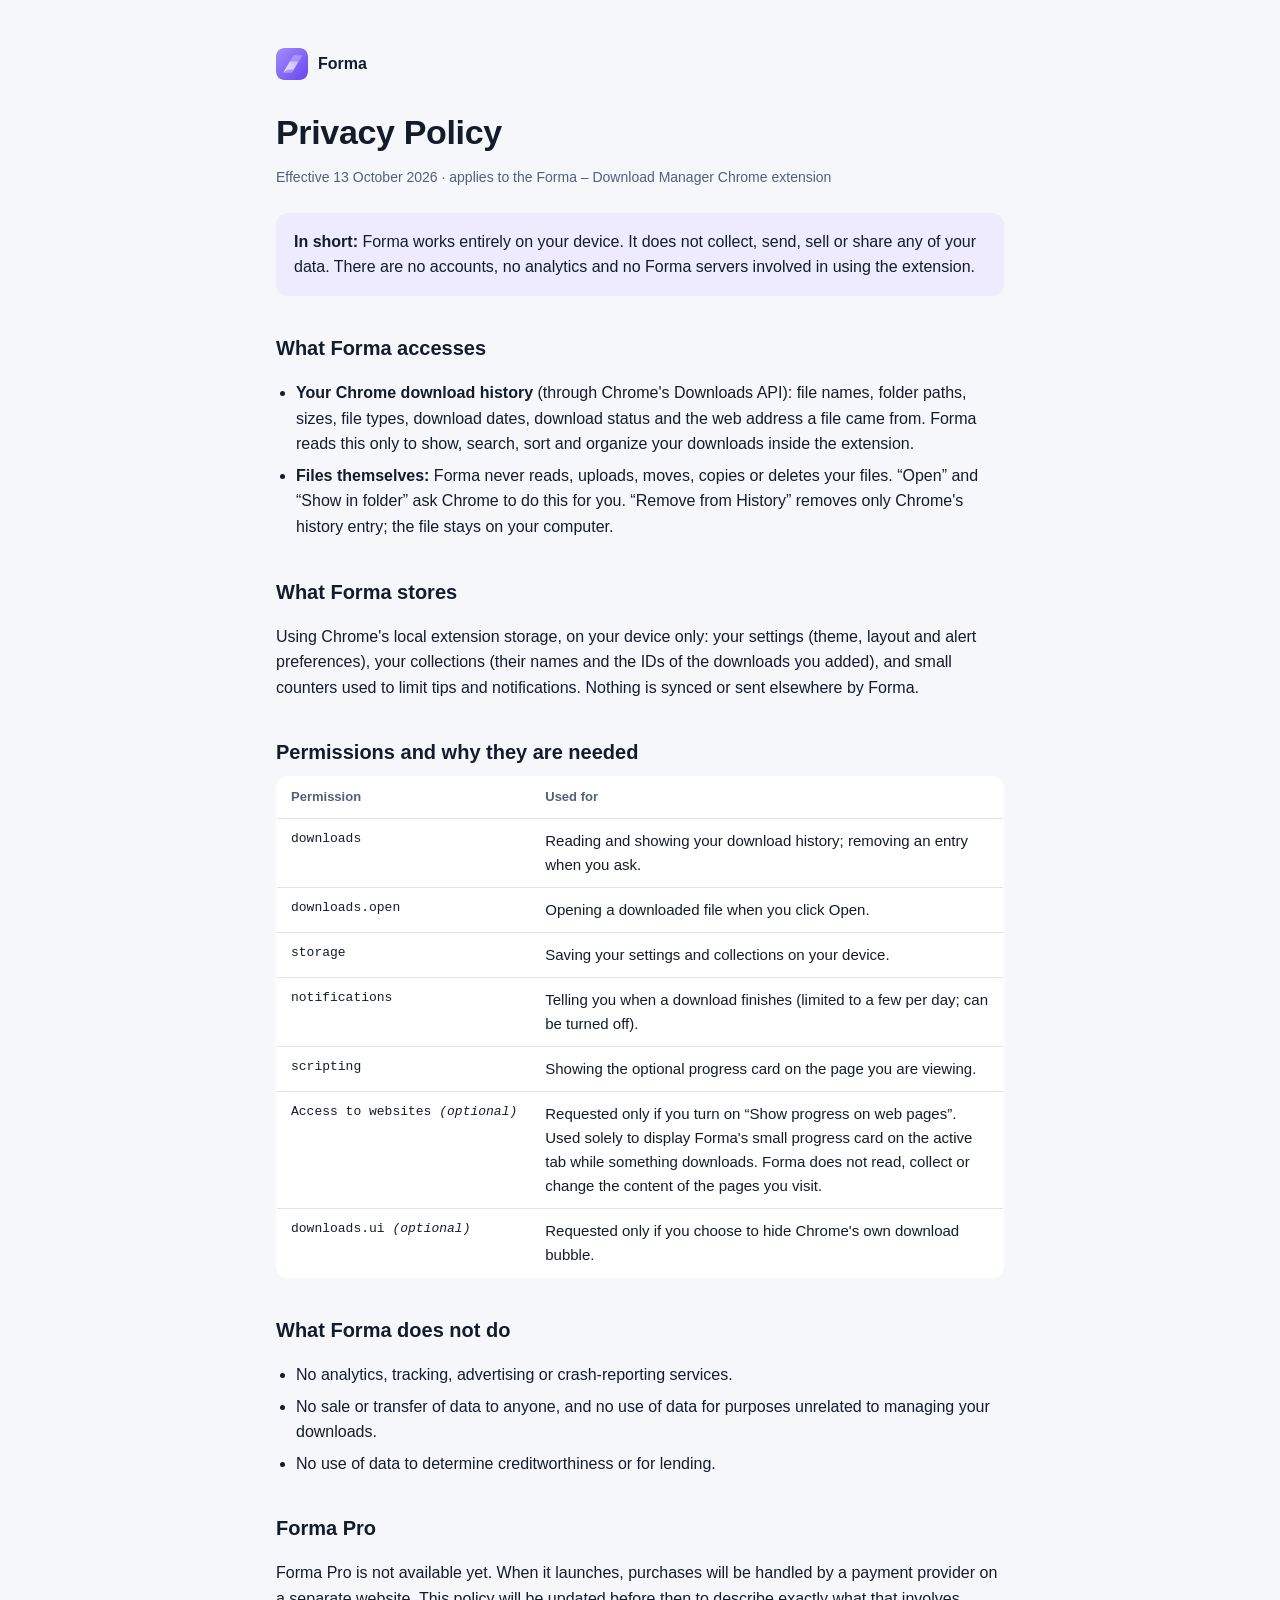
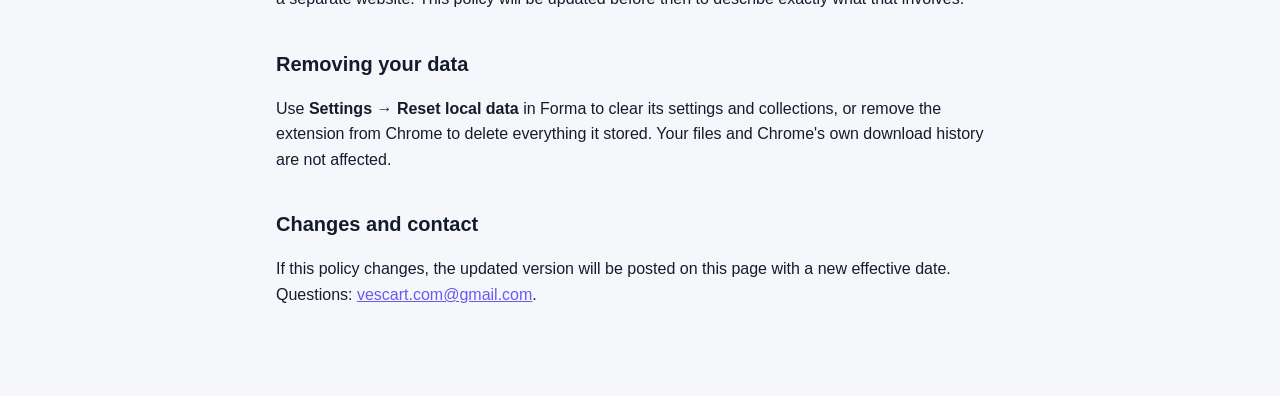
==== privacy.html @ 776267f0 "Add Forma product page and privacy policy Co-Authored-By: Claude Opus 5.5 <noreply@anthropic.com>" ====
<!doctype html>
<html lang="en">
  <head>
    <meta charset="utf-8" />
    <meta name="viewport" content="width=device-width, initial-scale=1" />
    <title>Privacy Policy – Forma Download Manager</title>
    <meta name="description" content="Forma keeps your download history on your device. No accounts, no analytics, no servers." />
    <link rel="icon" href="icon-128.png" />
    <link rel="stylesheet" href="style.css" />
  </head>
  <body>
    <main class="page">
      <a class="brand" href="./"><img src="icon-128.png" alt="" width="32" height="32" /> Forma</a>

      <h1>Privacy Policy</h1>
      <p class="muted">Effective 13 October 2026 · applies to the Forma – Download Manager Chrome extension</p>

      <div class="callout">
        <strong>In short:</strong> Forma works entirely on your device. It does not collect, send, sell or share any of your data. There are no
        accounts, no analytics and no Forma servers involved in using the extension.
      </div>

      <h2>What Forma accesses</h2>
      <ul>
        <li>
          <strong>Your Chrome download history</strong> (through Chrome's Downloads API): file names, folder paths, sizes, file types, download
          dates, download status and the web address a file came from. Forma reads this only to show, search, sort and organize your downloads
          inside the extension.
        </li>
        <li>
          <strong>Files themselves:</strong> Forma never reads, uploads, moves, copies or deletes your files. “Open” and “Show in folder” ask Chrome
          to do this for you. “Remove from History” removes only Chrome's history entry; the file stays on your computer.
        </li>
      </ul>

      <h2>What Forma stores</h2>
      <p>
        Using Chrome's local extension storage, on your device only: your settings (theme, layout and alert preferences), your collections
        (their names and the IDs of the downloads you added), and small counters used to limit tips and notifications. Nothing is synced or
        sent elsewhere by Forma.
      </p>

      <h2>Permissions and why they are needed</h2>
      <table>
        <tr><th>Permission</th><th>Used for</th></tr>
        <tr><td>downloads</td><td>Reading and showing your download history; removing an entry when you ask.</td></tr>
        <tr><td>downloads.open</td><td>Opening a downloaded file when you click Open.</td></tr>
        <tr><td>storage</td><td>Saving your settings and collections on your device.</td></tr>
        <tr><td>notifications</td><td>Telling you when a download finishes (limited to a few per day; can be turned off).</td></tr>
        <tr><td>scripting</td><td>Showing the optional progress card on the page you are viewing.</td></tr>
        <tr>
          <td>Access to websites <em>(optional)</em></td>
          <td>
            Requested only if you turn on “Show progress on web pages”. Used solely to display Forma's small progress card on the active tab while
            something downloads. Forma does not read, collect or change the content of the pages you visit.
          </td>
        </tr>
        <tr><td>downloads.ui <em>(optional)</em></td><td>Requested only if you choose to hide Chrome's own download bubble.</td></tr>
      </table>

      <h2>What Forma does not do</h2>
      <ul>
        <li>No analytics, tracking, advertising or crash-reporting services.</li>
        <li>No sale or transfer of data to anyone, and no use of data for purposes unrelated to managing your downloads.</li>
        <li>No use of data to determine creditworthiness or for lending.</li>
      </ul>

      <h2>Forma Pro</h2>
      <p>
        Forma Pro is not available yet. When it launches, purchases will be handled by a payment provider on a separate website. This policy will
        be updated before then to describe exactly what that involves.
      </p>

      <h2>Removing your data</h2>
      <p>
        Use <strong>Settings → Reset local data</strong> in Forma to clear its settings and collections, or remove the extension from Chrome to
        delete everything it stored. Your files and Chrome's own download history are not affected.
      </p>

      <h2>Changes and contact</h2>
      <p>
        If this policy changes, the updated version will be posted on this page with a new effective date. Questions:
        <a href="mailto:vescart.com@gmail.com">vescart.com@gmail.com</a>.
      </p>
    </main>
  </body>
</html>
---- style.css ----
:root {
  --bg: #f6f7fb;
  --card: #ffffff;
  --fg: #141c2c;
  --fg2: #52607a;
  --line: #dde3ee;
  --accent: #6d58f0;
  --soft: #eeebff;
  color-scheme: light;
}
@media (prefers-color-scheme: dark) {
  :root {
    --bg: #0b121c;
    --card: #131c28;
    --fg: #eef2fa;
    --fg2: #a0aec6;
    --line: #253246;
    --accent: #a090ff;
    --soft: #231f52;
    color-scheme: dark;
  }
}
* { box-sizing: border-box; }
body {
  margin: 0;
  background: var(--bg);
  color: var(--fg);
  font: 16px/1.6 ui-sans-serif, -apple-system, "Segoe UI", Roboto, sans-serif;
}
.page { max-width: 760px; margin: 0 auto; padding: 48px 16px 72px; }
.center { text-align: center; }
.brand { display: inline-flex; align-items: center; gap: 10px; font-weight: 600; color: var(--fg); text-decoration: none; }
.brand img { border-radius: 8px; }
h1 { font-size: 34px; line-height: 1.2; margin: 24px 0 6px; letter-spacing: -0.01em; }
h2 { font-size: 20px; margin: 36px 0 8px; }
a { color: var(--accent); }
.muted { color: var(--fg2); font-size: 14px; }
.lead { color: var(--fg2); font-size: 18px; max-width: 560px; margin: 8px auto 24px; }
.callout { margin: 24px 0; padding: 16px 18px; background: var(--soft); border-radius: 12px; }
ul { padding-left: 20px; }
li { margin: 6px 0; }
.features { display: inline-block; text-align: left; background: var(--card); border: 1px solid var(--line); border-radius: 14px; padding: 18px 22px 18px 40px; }
table { width: 100%; border-collapse: collapse; background: var(--card); border: 1px solid var(--line); border-radius: 12px; overflow: hidden; font-size: 15px; }
th, td { text-align: left; vertical-align: top; padding: 10px 14px; border-bottom: 1px solid var(--line); }
th { color: var(--fg2); font-weight: 600; font-size: 13px; }
tr:last-child td { border-bottom: 0; }
td:first-child { white-space: nowrap; font-family: ui-monospace, SFMono-Regular, Menlo, monospace; font-size: 13px; }
@media (max-width: 560px) { td:first-child { white-space: normal; } }
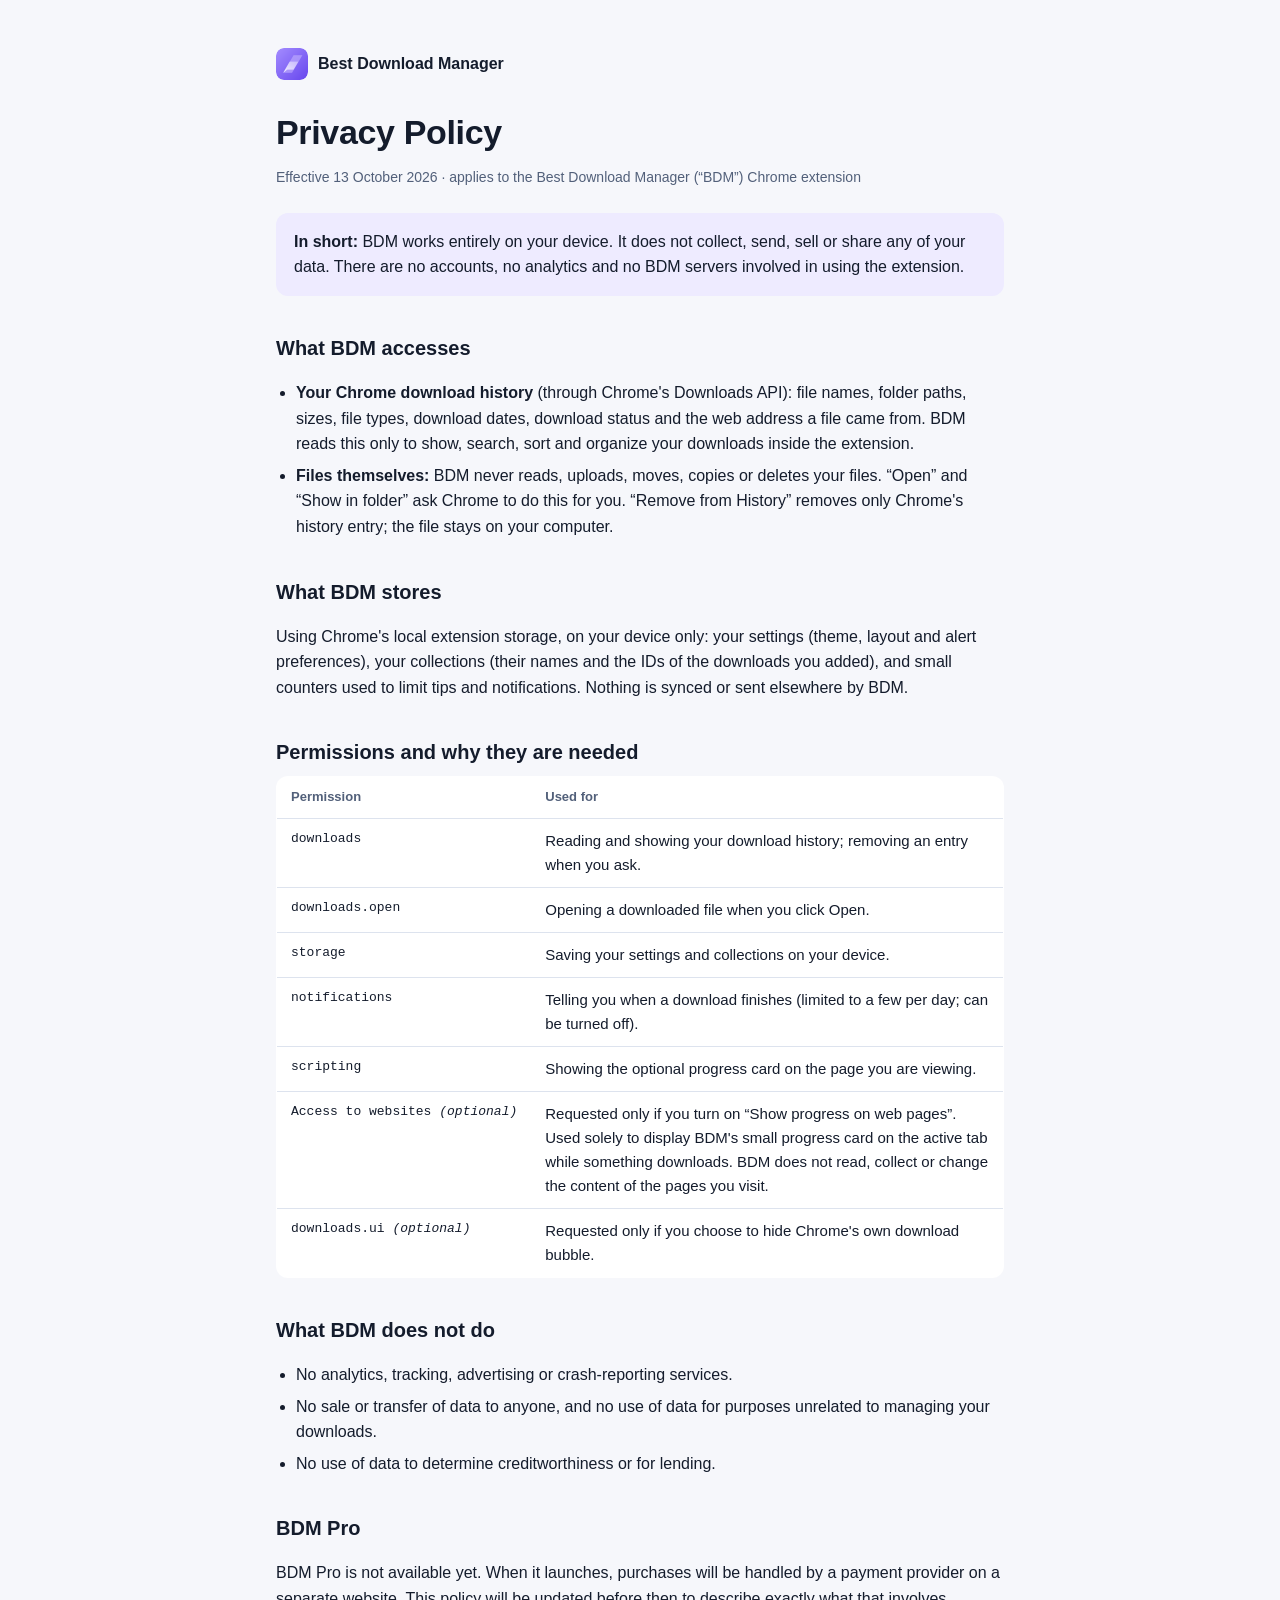
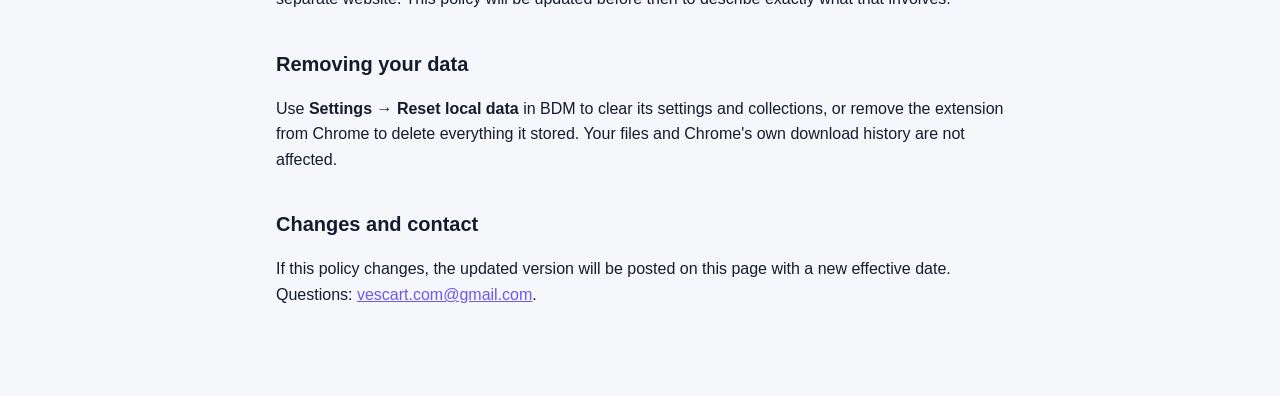
==== commit f4765d2a: "Rename to Best Download Manager (BDM) Co-Authored-By: Claude Opus 5.5 <noreply@anthropic.com>" ====
--- a/privacy.html
+++ b/privacy.html
@@ -3,41 +3,41 @@
   <head>
     <meta charset="utf-8" />
     <meta name="viewport" content="width=device-width, initial-scale=1" />
-    <title>Privacy Policy – Forma Download Manager</title>
-    <meta name="description" content="Forma keeps your download history on your device. No accounts, no analytics, no servers." />
+    <title>Privacy Policy – Best Download Manager</title>
+    <meta name="description" content="Best Download Manager keeps your download history on your device. No accounts, no analytics, no servers." />
     <link rel="icon" href="icon-128.png" />
     <link rel="stylesheet" href="style.css" />
   </head>
   <body>
     <main class="page">
-      <a class="brand" href="./"><img src="icon-128.png" alt="" width="32" height="32" /> Forma</a>
+      <a class="brand" href="./"><img src="icon-128.png" alt="" width="32" height="32" /> Best Download Manager</a>
 
       <h1>Privacy Policy</h1>
-      <p class="muted">Effective 13 October 2026 · applies to the Forma – Download Manager Chrome extension</p>
+      <p class="muted">Effective 13 October 2026 · applies to the Best Download Manager (“BDM”) Chrome extension</p>
 
       <div class="callout">
-        <strong>In short:</strong> Forma works entirely on your device. It does not collect, send, sell or share any of your data. There are no
-        accounts, no analytics and no Forma servers involved in using the extension.
+        <strong>In short:</strong> BDM works entirely on your device. It does not collect, send, sell or share any of your data. There are no
+        accounts, no analytics and no BDM servers involved in using the extension.
       </div>
 
-      <h2>What Forma accesses</h2>
+      <h2>What BDM accesses</h2>
       <ul>
         <li>
           <strong>Your Chrome download history</strong> (through Chrome's Downloads API): file names, folder paths, sizes, file types, download
-          dates, download status and the web address a file came from. Forma reads this only to show, search, sort and organize your downloads
+          dates, download status and the web address a file came from. BDM reads this only to show, search, sort and organize your downloads
           inside the extension.
         </li>
         <li>
-          <strong>Files themselves:</strong> Forma never reads, uploads, moves, copies or deletes your files. “Open” and “Show in folder” ask Chrome
+          <strong>Files themselves:</strong> BDM never reads, uploads, moves, copies or deletes your files. “Open” and “Show in folder” ask Chrome
           to do this for you. “Remove from History” removes only Chrome's history entry; the file stays on your computer.
         </li>
       </ul>
 
-      <h2>What Forma stores</h2>
+      <h2>What BDM stores</h2>
       <p>
         Using Chrome's local extension storage, on your device only: your settings (theme, layout and alert preferences), your collections
         (their names and the IDs of the downloads you added), and small counters used to limit tips and notifications. Nothing is synced or
-        sent elsewhere by Forma.
+        sent elsewhere by BDM.
       </p>
 
       <h2>Permissions and why they are needed</h2>
@@ -51,29 +51,29 @@
         <tr>
           <td>Access to websites <em>(optional)</em></td>
           <td>
-            Requested only if you turn on “Show progress on web pages”. Used solely to display Forma's small progress card on the active tab while
-            something downloads. Forma does not read, collect or change the content of the pages you visit.
+            Requested only if you turn on “Show progress on web pages”. Used solely to display BDM's small progress card on the active tab while
+            something downloads. BDM does not read, collect or change the content of the pages you visit.
           </td>
         </tr>
         <tr><td>downloads.ui <em>(optional)</em></td><td>Requested only if you choose to hide Chrome's own download bubble.</td></tr>
       </table>
 
-      <h2>What Forma does not do</h2>
+      <h2>What BDM does not do</h2>
       <ul>
         <li>No analytics, tracking, advertising or crash-reporting services.</li>
         <li>No sale or transfer of data to anyone, and no use of data for purposes unrelated to managing your downloads.</li>
         <li>No use of data to determine creditworthiness or for lending.</li>
       </ul>
 
-      <h2>Forma Pro</h2>
+      <h2>BDM Pro</h2>
       <p>
-        Forma Pro is not available yet. When it launches, purchases will be handled by a payment provider on a separate website. This policy will
+        BDM Pro is not available yet. When it launches, purchases will be handled by a payment provider on a separate website. This policy will
         be updated before then to describe exactly what that involves.
       </p>
 
       <h2>Removing your data</h2>
       <p>
-        Use <strong>Settings → Reset local data</strong> in Forma to clear its settings and collections, or remove the extension from Chrome to
+        Use <strong>Settings → Reset local data</strong> in BDM to clear its settings and collections, or remove the extension from Chrome to
         delete everything it stored. Your files and Chrome's own download history are not affected.
       </p>
 
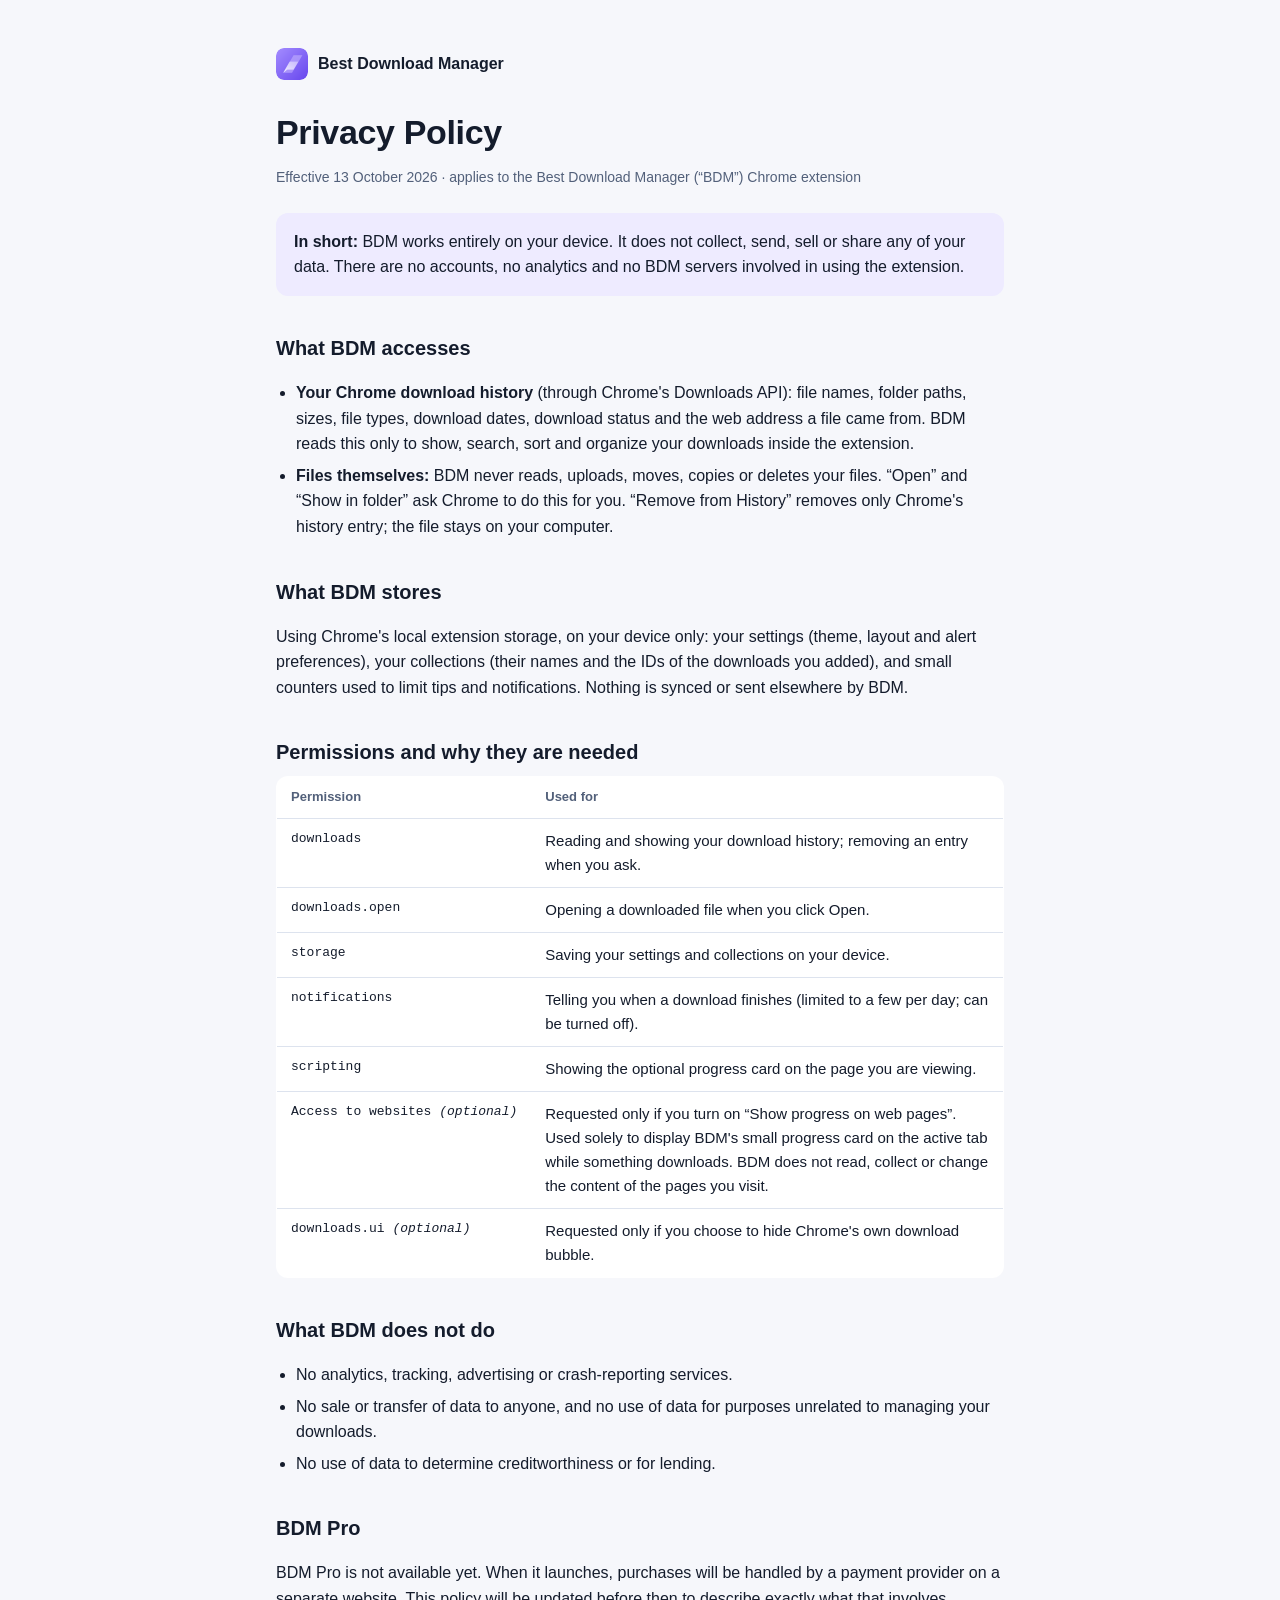
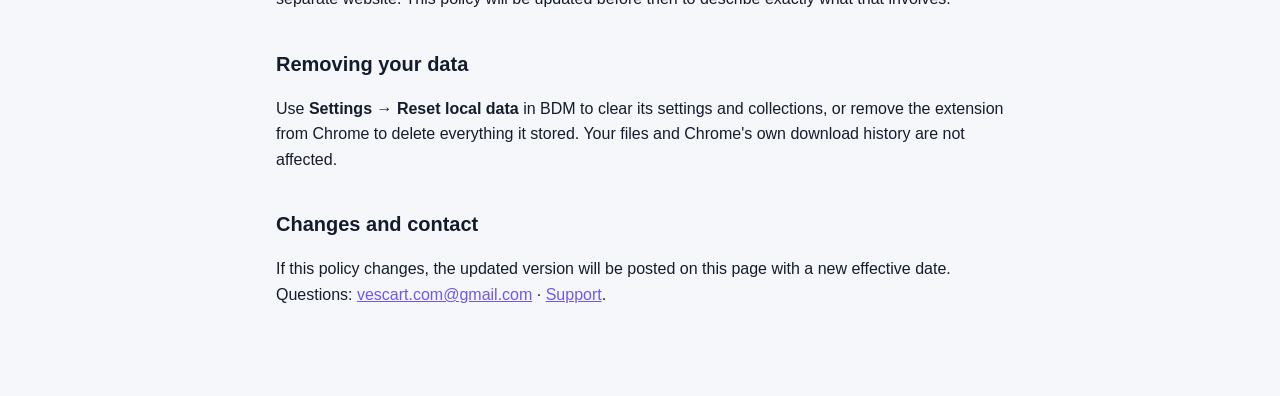
==== commit 54aaf277: "Add support page with FAQ and contact Co-Authored-By: Claude Opus 5.5 <noreply@anthropic.com>" ====
--- a/privacy.html
+++ b/privacy.html
@@ -80,7 +80,7 @@
       <h2>Changes and contact</h2>
       <p>
         If this policy changes, the updated version will be posted on this page with a new effective date. Questions:
-        <a href="mailto:vescart.com@gmail.com">vescart.com@gmail.com</a>.
+        <a href="mailto:vescart.com@gmail.com">vescart.com@gmail.com</a> · <a href="support.html">Support</a>.
       </p>
     </main>
   </body>
--- a/style.css
+++ b/style.css
@@ -46,3 +46,8 @@
 tr:last-child td { border-bottom: 0; }
 td:first-child { white-space: nowrap; font-family: ui-monospace, SFMono-Regular, Menlo, monospace; font-size: 13px; }
 @media (max-width: 560px) { td:first-child { white-space: normal; } }
+details { background: var(--card); border: 1px solid var(--line); border-radius: 12px; padding: 0 16px; margin: 10px 0; }
+details[open] { padding-bottom: 4px; }
+summary { cursor: pointer; padding: 12px 0; font-weight: 600; }
+details p { margin: 0 0 12px; color: var(--fg2); }
+code { font-family: ui-monospace, SFMono-Regular, Menlo, monospace; font-size: 0.9em; background: var(--soft); padding: 1px 5px; border-radius: 5px; }
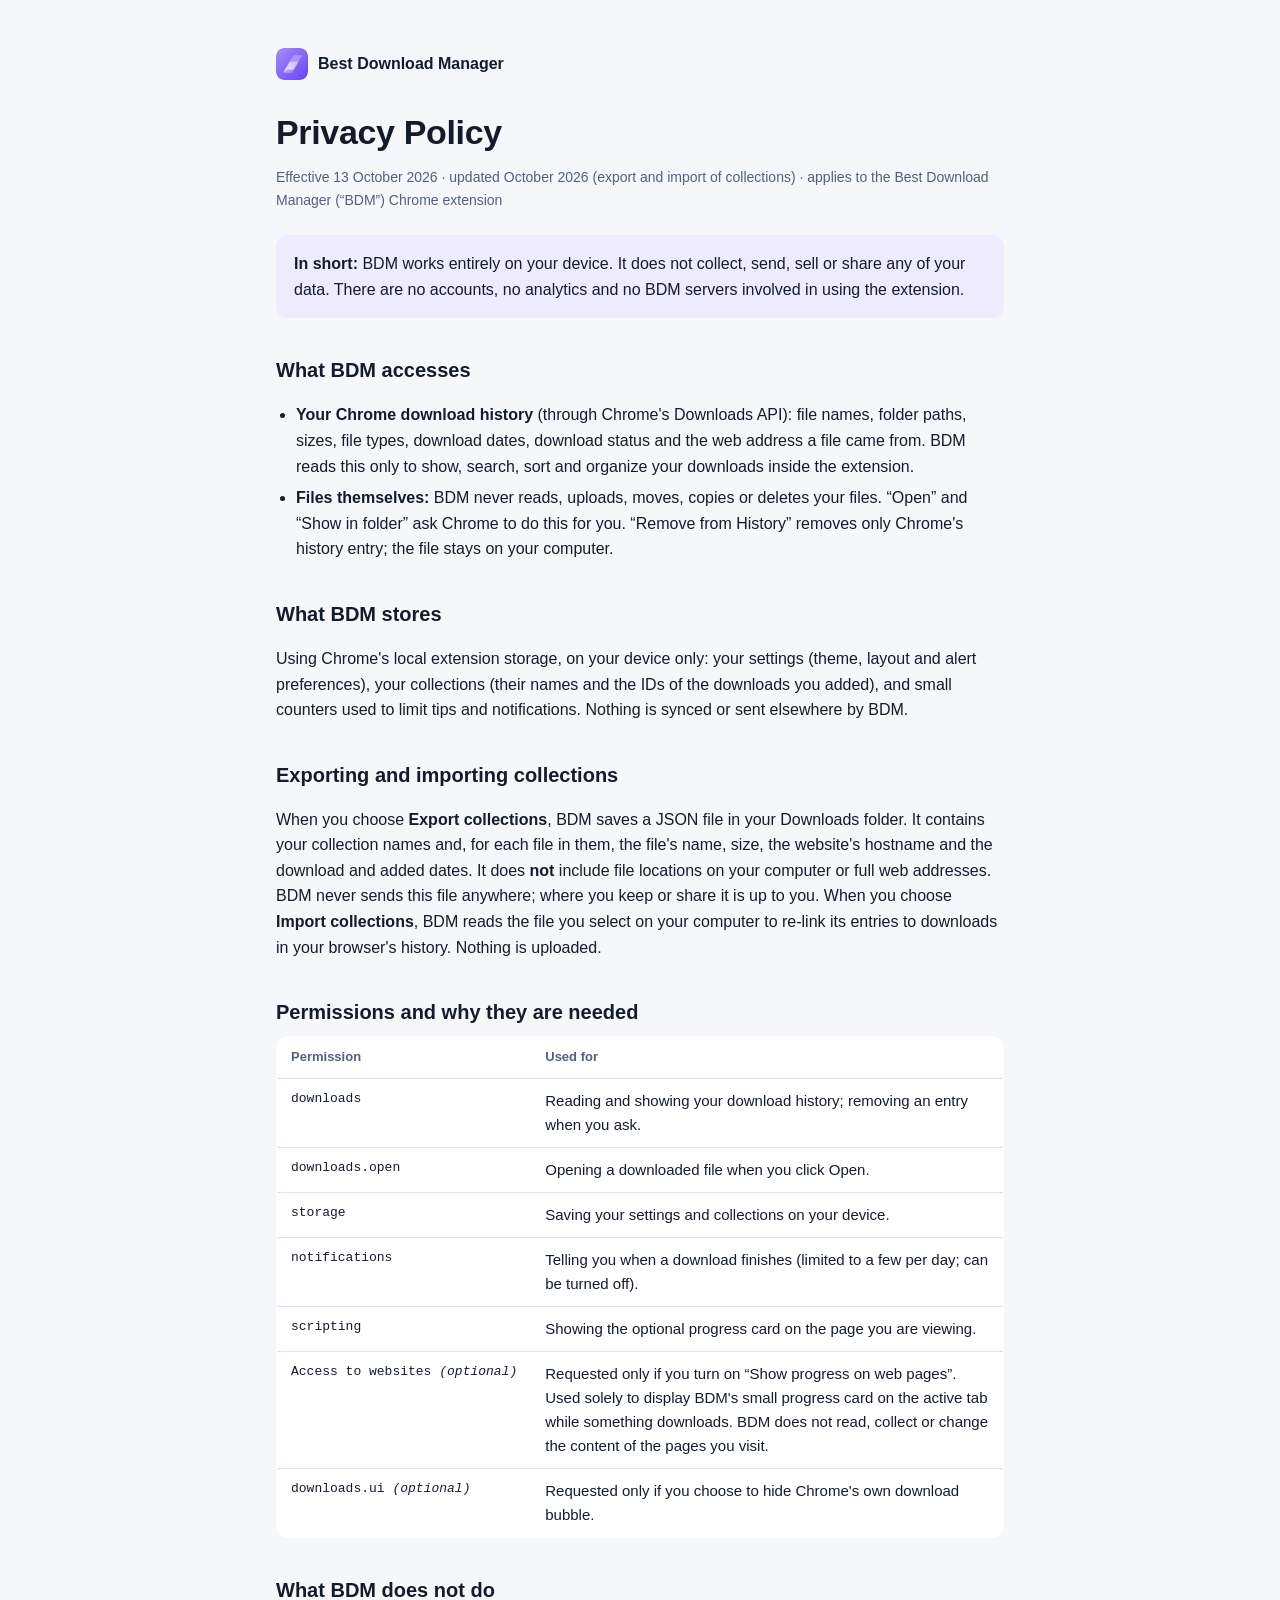
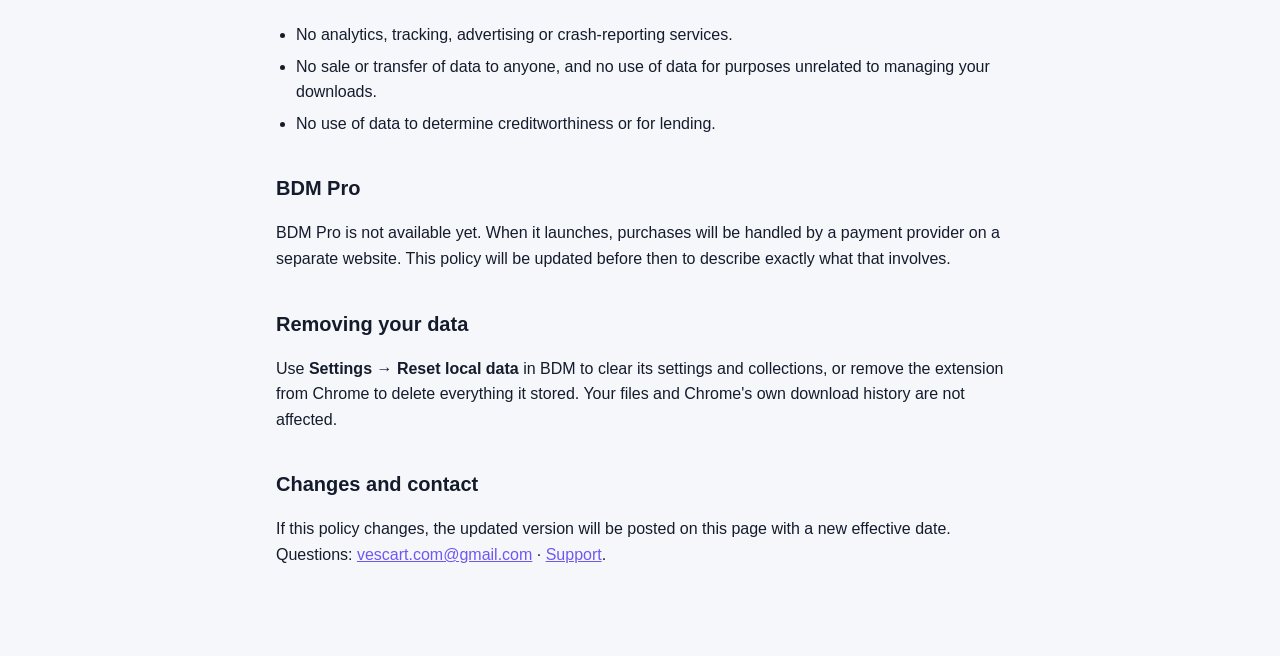
==== commit 03abd93d: "Document export/import of collections; core features stay free Co-Authored-By: Claude Sonnet 5.5 <no" ====
--- a/privacy.html
+++ b/privacy.html
@@ -4,8 +4,24 @@
     <meta charset="utf-8" />
     <meta name="viewport" content="width=device-width, initial-scale=1" />
     <title>Privacy Policy – Best Download Manager</title>
-    <meta name="description" content="Best Download Manager keeps your download history on your device. No accounts, no analytics, no servers." />
+    <meta name="description" content="Best Download Manager keeps your download history on your device. No accounts, no analytics, no servers. See exactly what it accesses and why." />
+    <link rel="canonical" href="https://vescart.github.io/best-download-manager/privacy.html" />
+    <meta name="theme-color" content="#141235" />
     <link rel="icon" href="icon-128.png" />
+    <link rel="apple-touch-icon" href="icon-128.png" />
+    <meta property="og:type" content="website" />
+    <meta property="og:site_name" content="Best Download Manager" />
+    <meta property="og:title" content="Privacy Policy – Best Download Manager" />
+    <meta property="og:description" content="Best Download Manager keeps your download history on your device. No accounts, no analytics, no servers. See exactly what it accesses and why." />
+    <meta property="og:url" content="https://vescart.github.io/best-download-manager/privacy.html" />
+    <meta property="og:image" content="https://vescart.github.io/best-download-manager/og-image.png" />
+    <meta property="og:image:width" content="1200" />
+    <meta property="og:image:height" content="630" />
+    <meta property="og:image:alt" content="Best Download Manager showing Chrome downloads in a visual grid" />
+    <meta name="twitter:card" content="summary_large_image" />
+    <meta name="twitter:title" content="Privacy Policy – Best Download Manager" />
+    <meta name="twitter:description" content="Best Download Manager keeps your download history on your device. No accounts, no analytics, no servers. See exactly what it accesses and why." />
+    <meta name="twitter:image" content="https://vescart.github.io/best-download-manager/og-image.png" />
     <link rel="stylesheet" href="style.css" />
   </head>
   <body>
@@ -13,7 +29,7 @@
       <a class="brand" href="./"><img src="icon-128.png" alt="" width="32" height="32" /> Best Download Manager</a>
 
       <h1>Privacy Policy</h1>
-      <p class="muted">Effective 13 October 2026 · applies to the Best Download Manager (“BDM”) Chrome extension</p>
+      <p class="muted">Effective 13 October 2026 · updated October 2026 (export and import of collections) · applies to the Best Download Manager (“BDM”) Chrome extension</p>
 
       <div class="callout">
         <strong>In short:</strong> BDM works entirely on your device. It does not collect, send, sell or share any of your data. There are no
@@ -38,6 +54,15 @@
         Using Chrome's local extension storage, on your device only: your settings (theme, layout and alert preferences), your collections
         (their names and the IDs of the downloads you added), and small counters used to limit tips and notifications. Nothing is synced or
         sent elsewhere by BDM.
+      </p>
+
+      <h2>Exporting and importing collections</h2>
+      <p>
+        When you choose <strong>Export collections</strong>, BDM saves a JSON file in your Downloads folder. It contains your collection names and, for
+        each file in them, the file's name, size, the website's hostname and the download and added dates. It does <strong>not</strong> include file
+        locations on your computer or full web addresses. BDM never sends this file anywhere; where you keep or share it is up to you. When you
+        choose <strong>Import collections</strong>, BDM reads the file you select on your computer to re-link its entries to downloads in your browser's
+        history. Nothing is uploaded.
       </p>
 
       <h2>Permissions and why they are needed</h2>
--- a/style.css
+++ b/style.css
@@ -51,3 +51,14 @@
 summary { cursor: pointer; padding: 12px 0; font-weight: 600; }
 details p { margin: 0 0 12px; color: var(--fg2); }
 code { font-family: ui-monospace, SFMono-Regular, Menlo, monospace; font-size: 0.9em; background: var(--soft); padding: 1px 5px; border-radius: 5px; }
+.cta { display: inline-block; margin: 4px 0 28px; padding: 12px 22px; border-radius: 12px; background: linear-gradient(#8f7cff, #6d58f0); color: #fff; font-weight: 600; text-decoration: none; box-shadow: 0 10px 24px -10px rgba(109, 88, 240, 0.8); }
+.cta:hover { filter: brightness(1.08); }
+.article h1 { font-size: 32px; }
+.lead-left { color: var(--fg2); font-size: 18px; margin: 12px 0 8px; }
+.crumbs { margin: 20px 0 -12px; font-size: 14px; }
+kbd { font-family: inherit; font-size: 0.85em; border: 1px solid var(--line); border-bottom-width: 2px; border-radius: 6px; padding: 1px 6px; background: var(--card); }
+ol { padding-left: 22px; }
+.tryit { margin-top: 40px; }
+.tryit .cta { margin: 12px 0 0; }
+.guide-list { list-style: none; padding: 0; }
+.guide-list li { background: var(--card); border: 1px solid var(--line); border-radius: 12px; padding: 14px 16px; margin: 12px 0; }
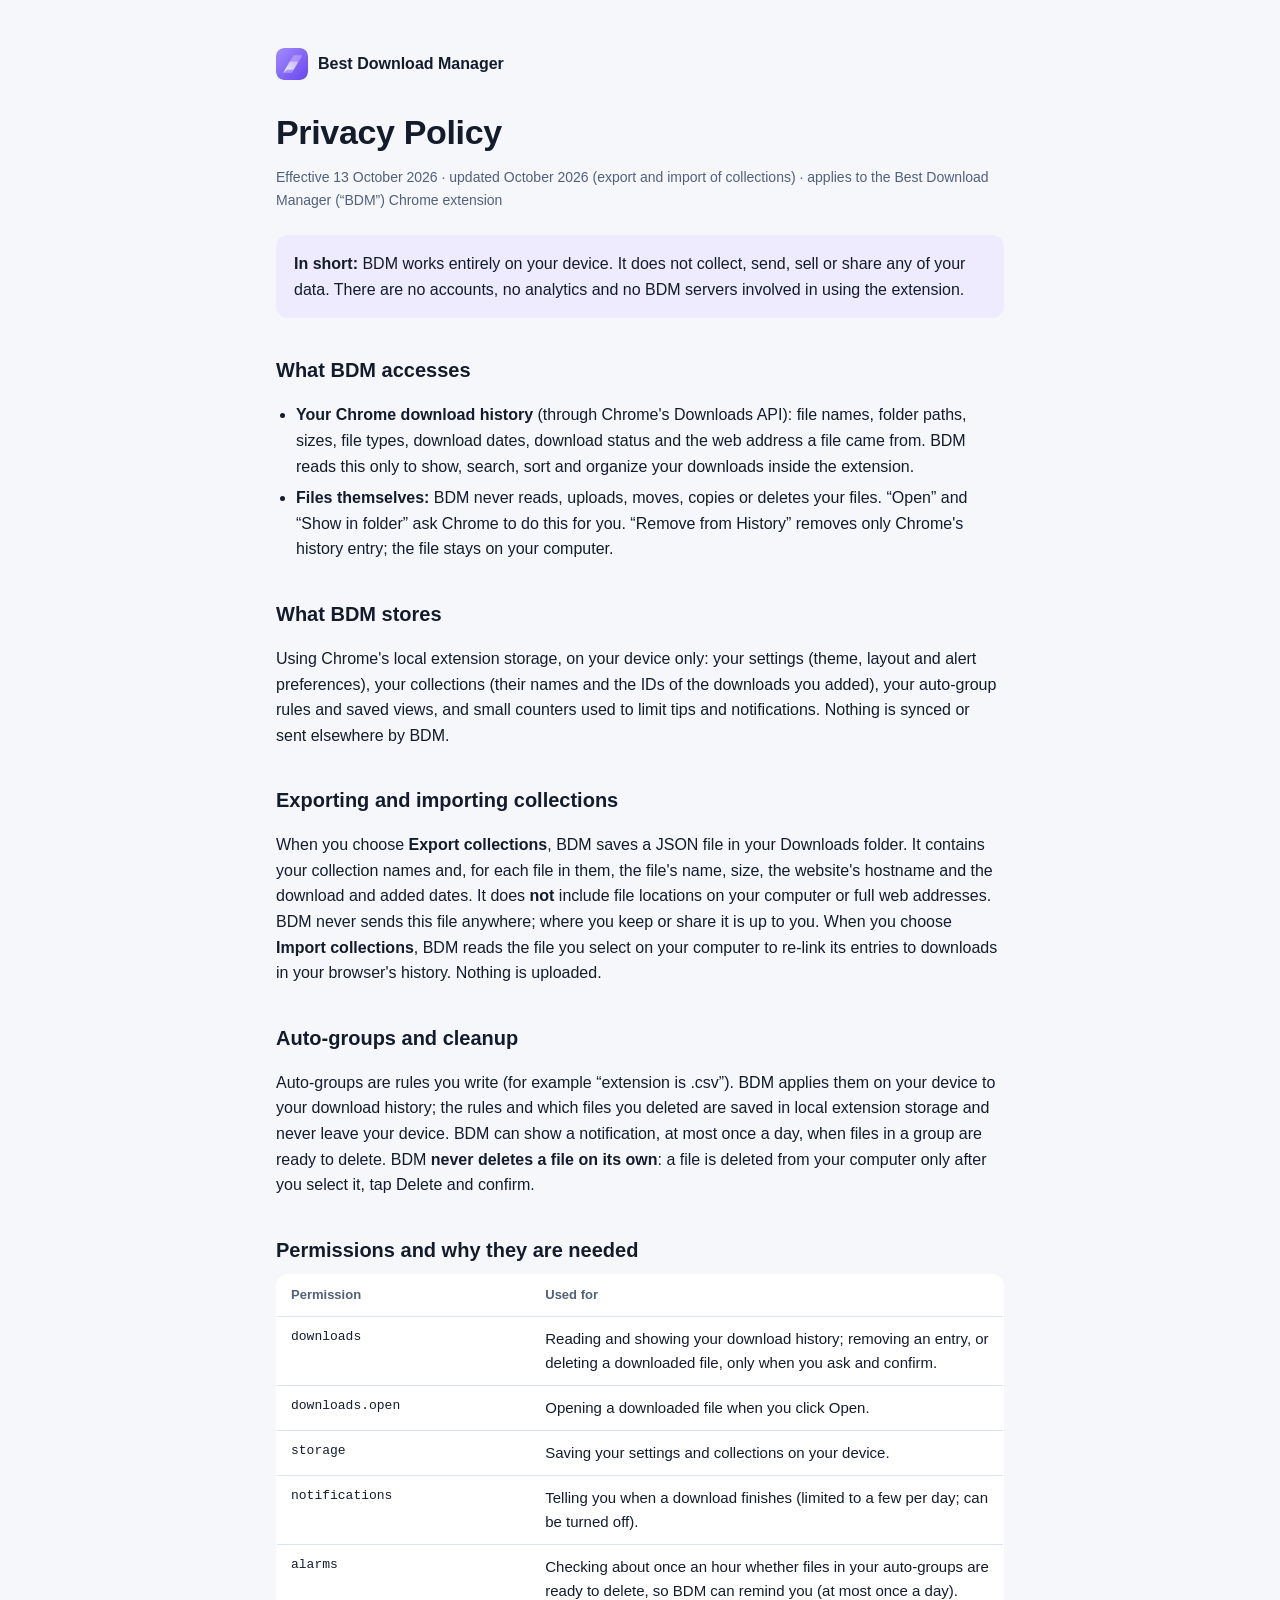
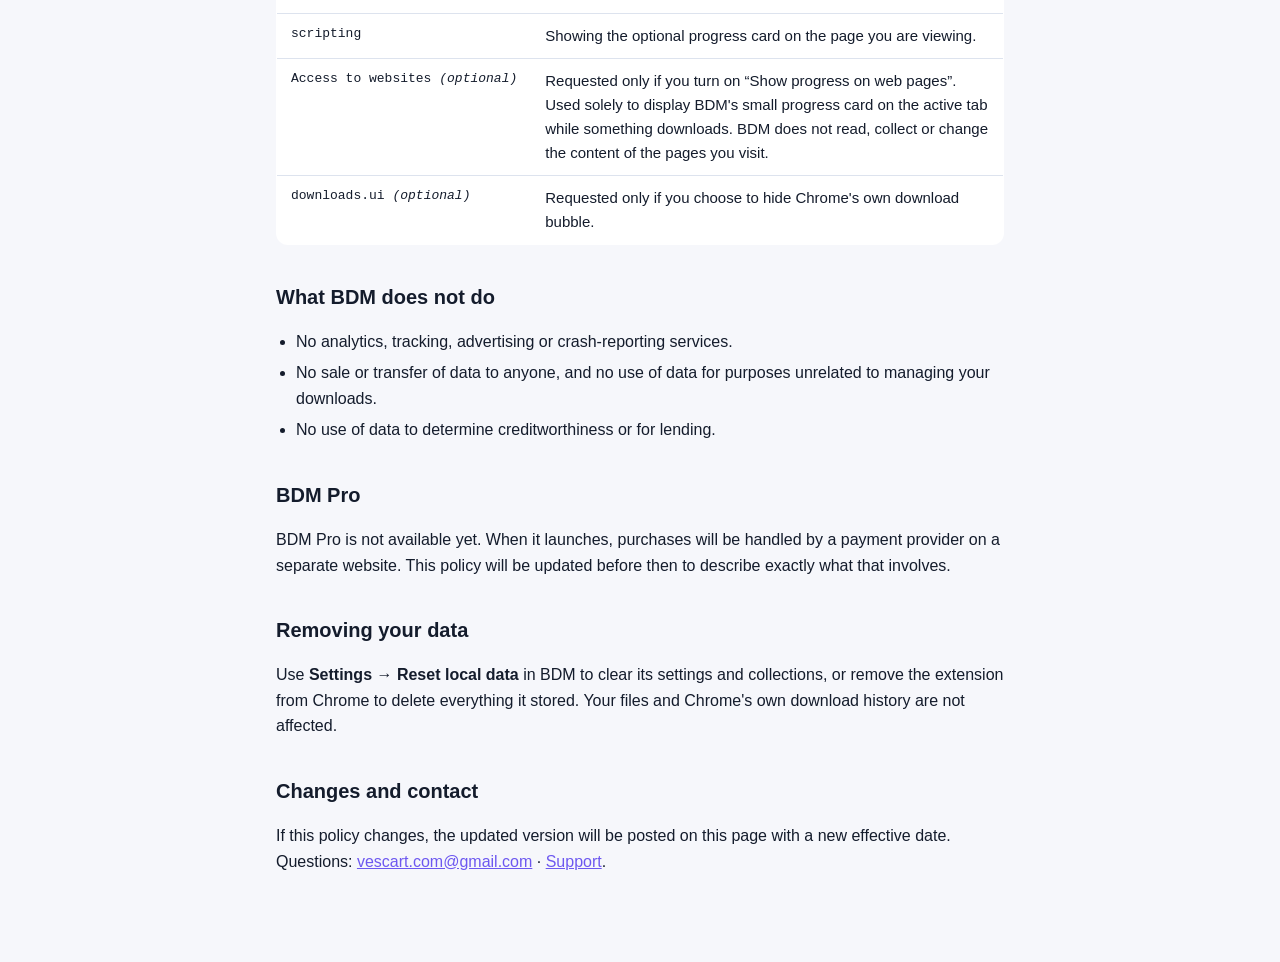
==== commit dd719937: "Site: auto-groups, cleanup, filters and saved views (BDM 1.5.0) - Privacy: what auto-groups store, d" ====
--- a/privacy.html
+++ b/privacy.html
@@ -52,7 +52,7 @@
       <h2>What BDM stores</h2>
       <p>
         Using Chrome's local extension storage, on your device only: your settings (theme, layout and alert preferences), your collections
-        (their names and the IDs of the downloads you added), and small counters used to limit tips and notifications. Nothing is synced or
+        (their names and the IDs of the downloads you added), your auto-group rules and saved views, and small counters used to limit tips and notifications. Nothing is synced or
         sent elsewhere by BDM.
       </p>
 
@@ -65,13 +65,22 @@
         history. Nothing is uploaded.
       </p>
 
+      <h2>Auto-groups and cleanup</h2>
+      <p>
+        Auto-groups are rules you write (for example “extension is .csv”). BDM applies them on your device to your download history; the rules and
+        which files you deleted are saved in local extension storage and never leave your device. BDM can show a notification, at most
+        once a day, when files in a group are ready to delete. BDM <strong>never deletes a file on its own</strong>: a file is deleted from your
+        computer only after you select it, tap Delete and confirm.
+      </p>
+
       <h2>Permissions and why they are needed</h2>
       <table>
         <tr><th>Permission</th><th>Used for</th></tr>
-        <tr><td>downloads</td><td>Reading and showing your download history; removing an entry when you ask.</td></tr>
+        <tr><td>downloads</td><td>Reading and showing your download history; removing an entry, or deleting a downloaded file, only when you ask and confirm.</td></tr>
         <tr><td>downloads.open</td><td>Opening a downloaded file when you click Open.</td></tr>
         <tr><td>storage</td><td>Saving your settings and collections on your device.</td></tr>
         <tr><td>notifications</td><td>Telling you when a download finishes (limited to a few per day; can be turned off).</td></tr>
+        <tr><td>alarms</td><td>Checking about once an hour whether files in your auto-groups are ready to delete, so BDM can remind you (at most once a day).</td></tr>
         <tr><td>scripting</td><td>Showing the optional progress card on the page you are viewing.</td></tr>
         <tr>
           <td>Access to websites <em>(optional)</em></td>
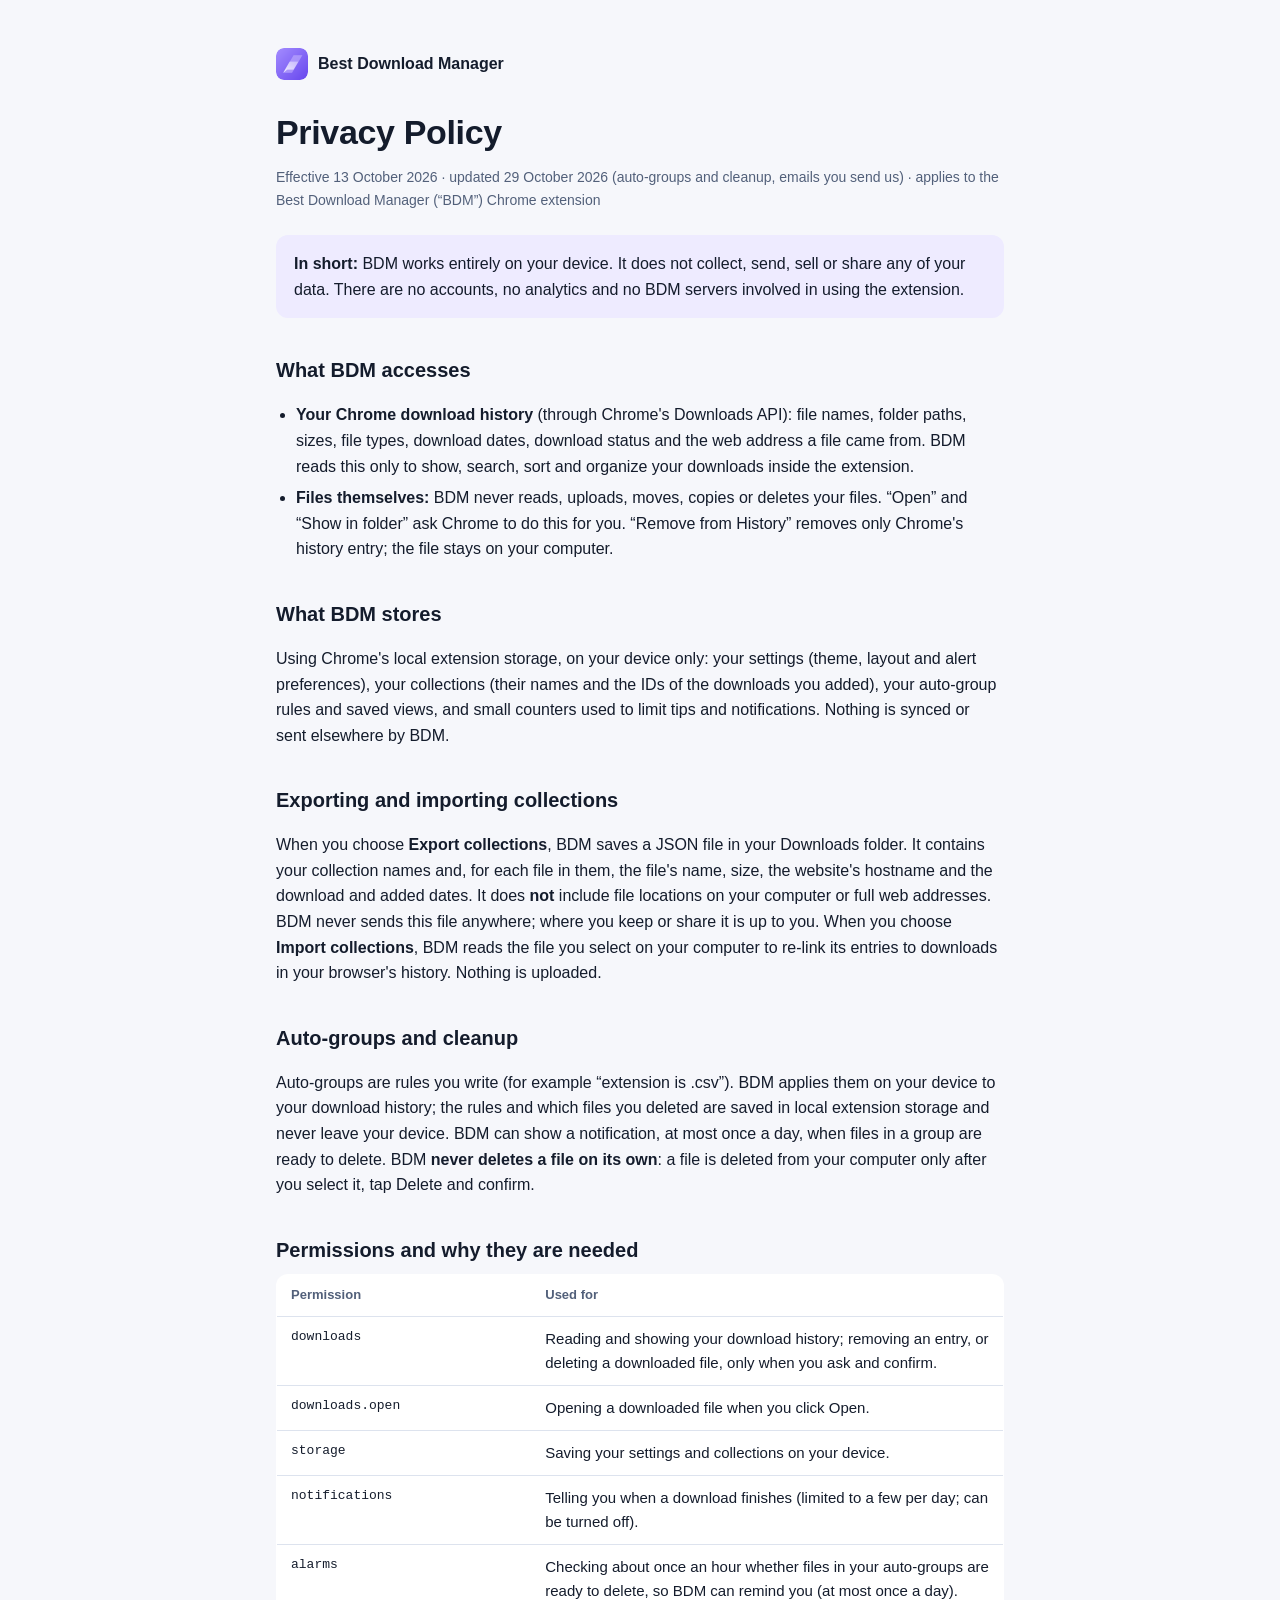
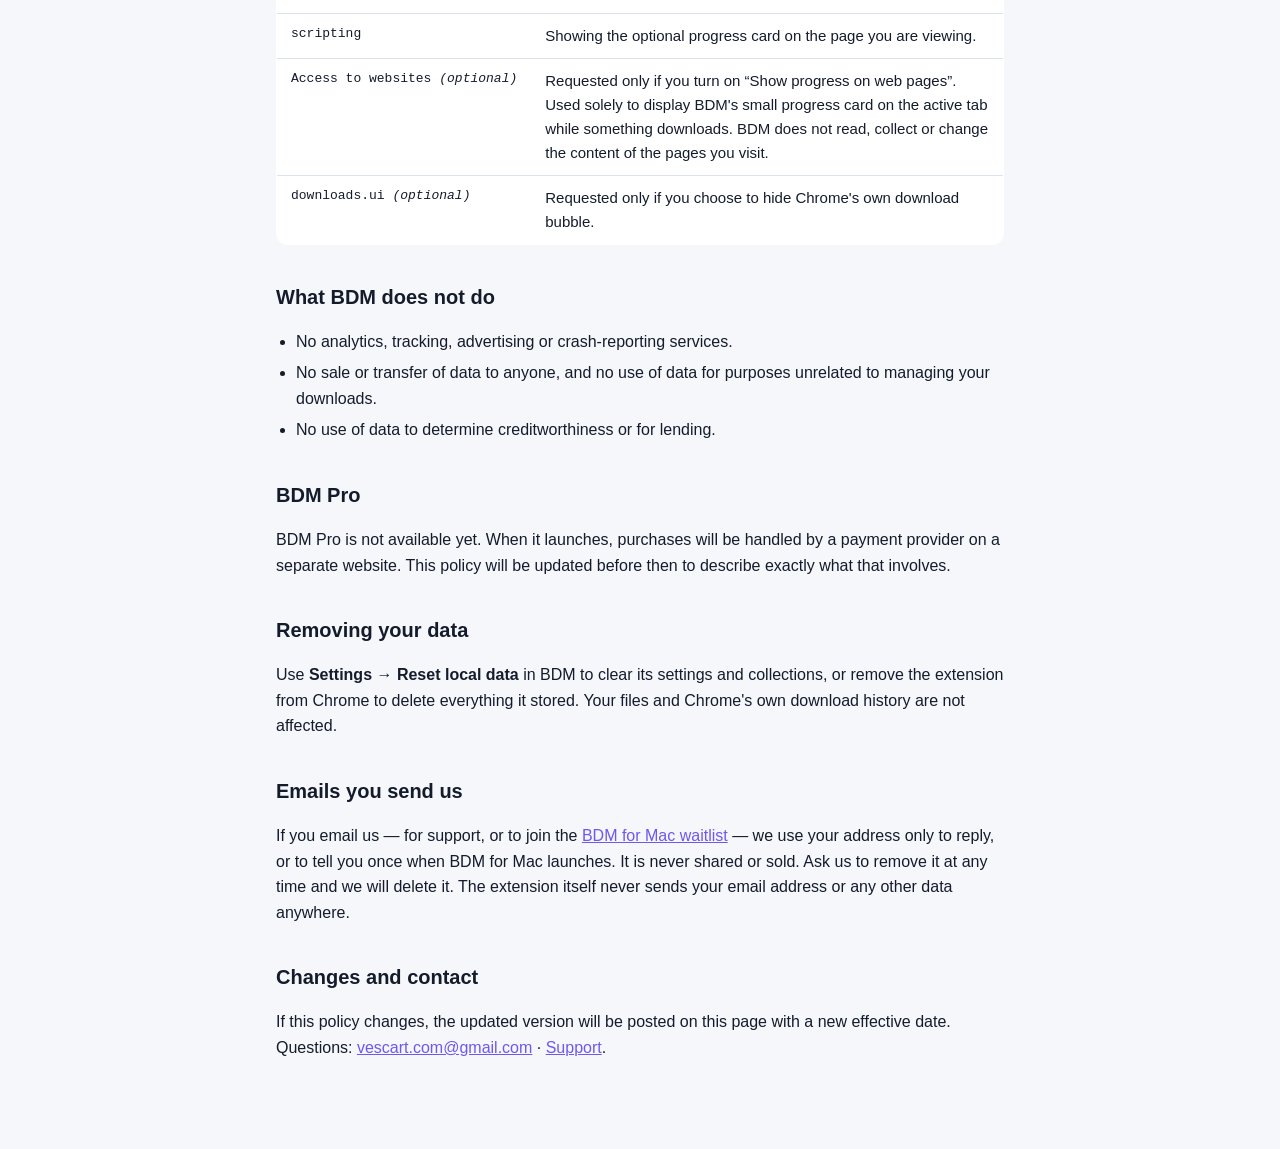
==== commit e6ecf02c: "Add BDM for Mac waitlist page - mac.html: waitlist with a join menu (Gmail, Outlook, email app, copy" ====
--- a/privacy.html
+++ b/privacy.html
@@ -29,7 +29,7 @@
       <a class="brand" href="./"><img src="icon-128.png" alt="" width="32" height="32" /> Best Download Manager</a>
 
       <h1>Privacy Policy</h1>
-      <p class="muted">Effective 13 October 2026 · updated October 2026 (export and import of collections) · applies to the Best Download Manager (“BDM”) Chrome extension</p>
+      <p class="muted">Effective 13 October 2026 · updated 29 October 2026 (auto-groups and cleanup, emails you send us) · applies to the Best Download Manager (“BDM”) Chrome extension</p>
 
       <div class="callout">
         <strong>In short:</strong> BDM works entirely on your device. It does not collect, send, sell or share any of your data. There are no
@@ -111,6 +111,13 @@
         delete everything it stored. Your files and Chrome's own download history are not affected.
       </p>
 
+      <h2>Emails you send us</h2>
+      <p>
+        If you email us — for support, or to join the <a href="mac.html">BDM for Mac waitlist</a> — we use your address only to reply, or to
+        tell you once when BDM for Mac launches. It is never shared or sold. Ask us to remove it at any time and we will delete it.
+        The extension itself never sends your email address or any other data anywhere.
+      </p>
+
       <h2>Changes and contact</h2>
       <p>
         If this policy changes, the updated version will be posted on this page with a new effective date. Questions:
--- a/style.css
+++ b/style.css
@@ -62,3 +62,14 @@
 .tryit .cta { margin: 12px 0 0; }
 .guide-list { list-style: none; padding: 0; }
 .guide-list li { background: var(--card); border: 1px solid var(--line); border-radius: 12px; padding: 14px 16px; margin: 12px 0; }
+.linkish { background: none; border: 0; padding: 0; font: inherit; color: var(--accent); text-decoration: underline; cursor: pointer; }
+.join, .join[open] { margin: 4px 0 0; padding: 0; background: none; border: 0; }
+.join > summary.cta { list-style: none; cursor: pointer; margin: 0; padding: 12px 22px; }
+.join > summary::-webkit-details-marker { display: none; }
+.join[open] > summary { filter: brightness(1.08); }
+.join-menu { margin-top: 12px; max-width: 420px; background: var(--card); border: 1px solid var(--line); border-radius: 14px; padding: 8px; }
+.join-hint { margin: 4px 8px 8px; font-size: 14px; color: var(--fg2); }
+.join-opt { display: block; width: 100%; text-align: left; padding: 10px 12px; border-radius: 10px; color: var(--fg); text-decoration: none; background: none; border: 0; font: inherit; cursor: pointer; }
+.join-opt:hover, .join-opt:focus-visible { background: var(--soft); }
+.join-opt strong { display: block; font-size: 15px; }
+.join-opt span { display: block; font-size: 13px; color: var(--fg2); }
